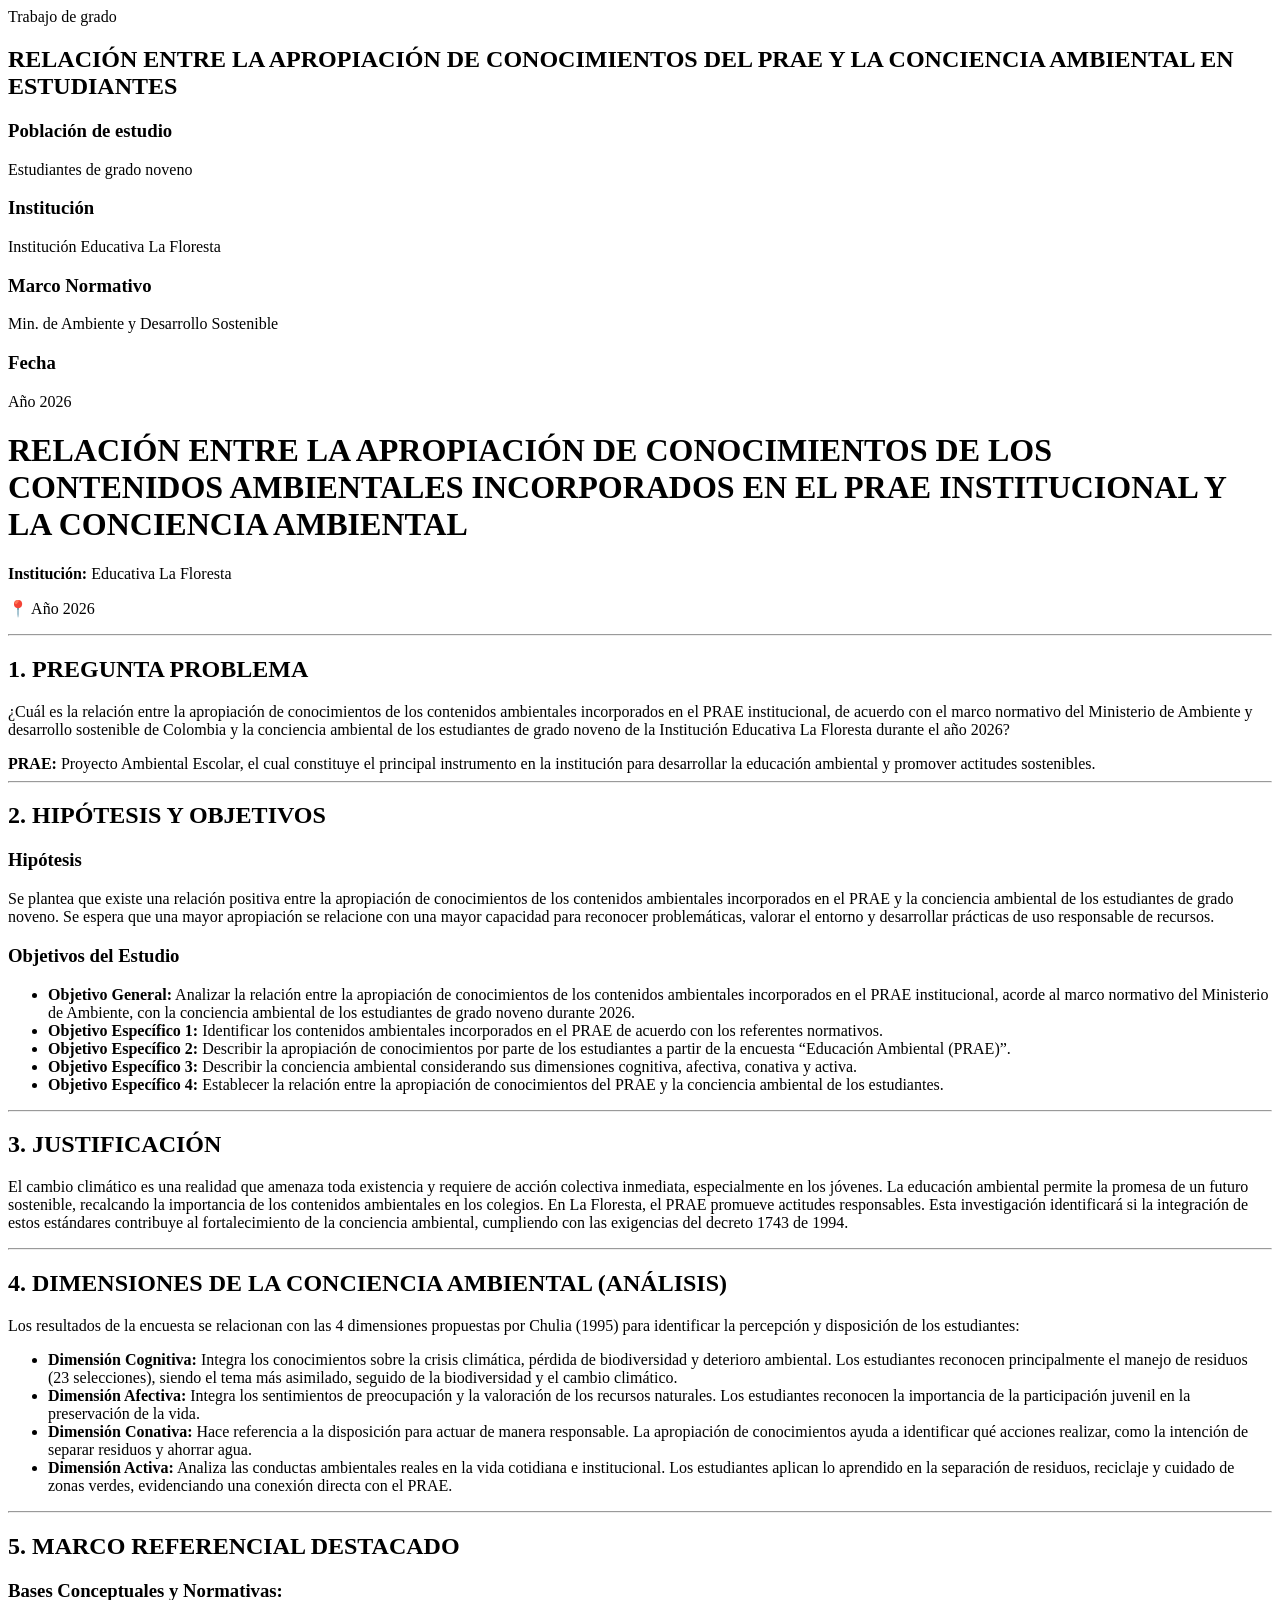
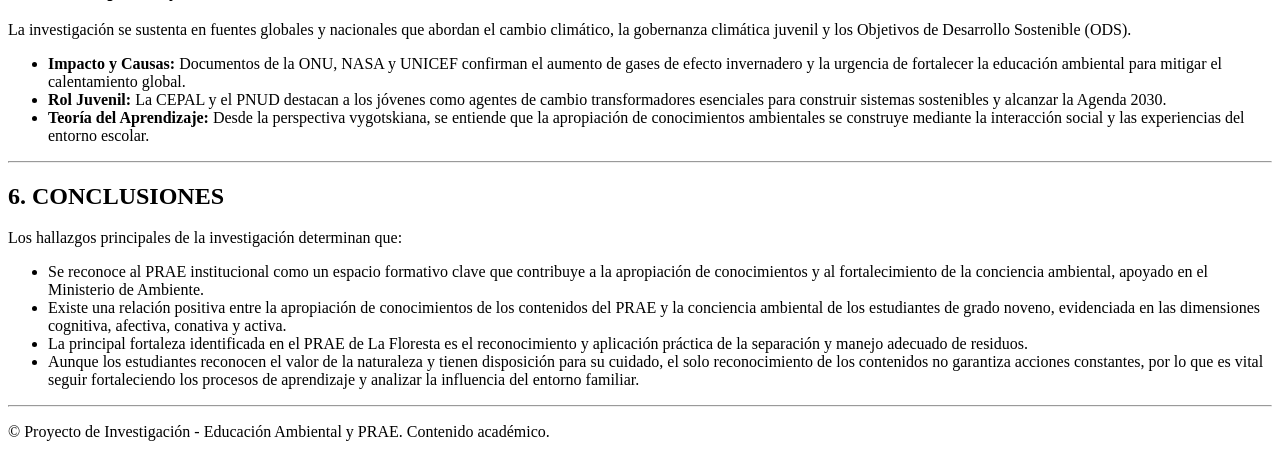
==== index.html @ cc73fc1f "Add files via upload" ====
<!DOCTYPE html>
<html lang="es">
<head>
    <meta charset="UTF-8">
    <meta name="viewport" content="width=device-width, initial-scale=1.0">
    <title>Investigación de Tesis - Educación Ambiental y PRAE</title>
    <!-- Asegúrate de tener una carpeta llamada 'css' y dentro este archivo 'tesis.css' -->
    <link href="css/tesis.css" rel="stylesheet" type="text/css" />
</head>
<body>
    <main class="main-content">
        <section id="portada" class="content-card active-card">
            <div class="card-header">
                <span class="badge">Trabajo de grado</span>
                <h1>RELACIÓN ENTRE LA APROPIACIÓN DE CONOCIMIENTOS DEL PRAE Y LA CONCIENCIA AMBIENTAL EN ESTUDIANTES</h1>
            </div>
            <div class="card-body">
                <div class="info-gird">
                    <div class="info-box">
                        <h3>Población de estudio</h3>
                        <p>Estudiantes de grado noveno</p>
                    </div>
                    <div class="info-box">
                        <h3>Institución</h3>
                        <p>Institución Educativa La Floresta</p>
                    </div>
                    <div class="info-box">
                        <h3>Marco Normativo</h3>
                        <p>Min. de Ambiente y Desarrollo Sostenible</p>
                    </div>
                    <div class="info-box">
                        <h3>Fecha</h3>
                        <p>Año 2026</p>
                    </div>
                </div>
            </div>
        </section>

        <header>
            <h1>RELACIÓN ENTRE LA APROPIACIÓN DE CONOCIMIENTOS DE LOS CONTENIDOS AMBIENTALES INCORPORADOS EN EL PRAE INSTITUCIONAL Y LA CONCIENCIA AMBIENTAL</h1>
            <p><strong>Institución:</strong> Educativa La Floresta</p>
            <p>📍 Año 2026</p>
        </header>

        <hr>

        <section id="problema" class="content-card">
            <h2>1. PREGUNTA PROBLEMA</h2>
            <p>¿Cuál es la relación entre la apropiación de conocimientos de los contenidos ambientales incorporados en el PRAE institucional, de acuerdo con el marco normativo del Ministerio de Ambiente y desarrollo sostenible de Colombia y la conciencia ambiental de los estudiantes de grado noveno de la Institución Educativa La Floresta durante el año 2026?</p> 
            <div class="keywords">
                <strong>PRAE:</strong> <span>Proyecto Ambiental Escolar, el cual constituye el principal instrumento en la institución para desarrollar la educación ambiental y promover actitudes sostenibles.</span>
            </div> 
        </section>

        <hr>

        <section class="content-card">
            <h2>2. HIPÓTESIS Y OBJETIVOS</h2> 
            <h3>Hipótesis</h3>
            <p>Se plantea que existe una relación positiva entre la apropiación de conocimientos de los contenidos ambientales incorporados en el PRAE y la conciencia ambiental de los estudiantes de grado noveno. Se espera que una mayor apropiación se relacione con una mayor capacidad para reconocer problemáticas, valorar el entorno y desarrollar prácticas de uso responsable de recursos.</p> 
            
            <h3>Objetivos del Estudio</h3>
            <ul>
                <li><strong>Objetivo General:</strong> Analizar la relación entre la apropiación de conocimientos de los contenidos ambientales incorporados en el PRAE institucional, acorde al marco normativo del Ministerio de Ambiente, con la conciencia ambiental de los estudiantes de grado noveno durante 2026.</li>
                <li><strong>Objetivo Específico 1:</strong> Identificar los contenidos ambientales incorporados en el PRAE de acuerdo con los referentes normativos.</li>
                <li><strong>Objetivo Específico 2:</strong> Describir la apropiación de conocimientos por parte de los estudiantes a partir de la encuesta “Educación Ambiental (PRAE)”.</li>
                <li><strong>Objetivo Específico 3:</strong> Describir la conciencia ambiental considerando sus dimensiones cognitiva, afectiva, conativa y activa.</li>
                <li><strong>Objetivo Específico 4:</strong> Establecer la relación entre la apropiación de conocimientos del PRAE y la conciencia ambiental de los estudiantes.</li>
            </ul>
        </section>

        <hr>

        <section class="content-card">
            <h2>3. JUSTIFICACIÓN</h2> 
            <p>El cambio climático es una realidad que amenaza toda existencia y requiere de acción colectiva inmediata, especialmente en los jóvenes. La educación ambiental permite la promesa de un futuro sostenible, recalcando la importancia de los contenidos ambientales en los colegios. En La Floresta, el PRAE promueve actitudes responsables. Esta investigación identificará si la integración de estos estándares contribuye al fortalecimiento de la conciencia ambiental, cumpliendo con las exigencias del decreto 1743 de 1994.</p> 
        </section>

        <hr>
        
        <section class="content-card">
            <h2>4. DIMENSIONES DE LA CONCIENCIA AMBIENTAL (ANÁLISIS)</h2> 
            <p>Los resultados de la encuesta se relacionan con las 4 dimensiones propuestas por Chulia (1995) para identificar la percepción y disposición de los estudiantes:</p> 
            <ul>
                <li><strong>Dimensión Cognitiva:</strong> Integra los conocimientos sobre la crisis climática, pérdida de biodiversidad y deterioro ambiental. Los estudiantes reconocen principalmente el manejo de residuos (23 selecciones), siendo el tema más asimilado, seguido de la biodiversidad y el cambio climático.</li>
                <li><strong>Dimensión Afectiva:</strong> Integra los sentimientos de preocupación y la valoración de los recursos naturales. Los estudiantes reconocen la importancia de la participación juvenil en la preservación de la vida.</li>
                <li><strong>Dimensión Conativa:</strong> Hace referencia a la disposición para actuar de manera responsable. La apropiación de conocimientos ayuda a identificar qué acciones realizar, como la intención de separar residuos y ahorrar agua.</li>
                <li><strong>Dimensión Activa:</strong> Analiza las conductas ambientales reales en la vida cotidiana e institucional. Los estudiantes aplican lo aprendido en la separación de residuos, reciclaje y cuidado de zonas verdes, evidenciando una conexión directa con el PRAE.</li>
            </ul>
        </section>

        <hr>

        <section class="content-card">
            <h2>5. MARCO REFERENCIAL DESTACADO</h2> 
            <div class="destacado"> 
                <h3>Bases Conceptuales y Normativas:</h3> 
                <p>La investigación se sustenta en fuentes globales y nacionales que abordan el cambio climático, la gobernanza climática juvenil y los Objetivos de Desarrollo Sostenible (ODS).</p>
                <ul>
                    <li><strong>Impacto y Causas:</strong> Documentos de la ONU, NASA y UNICEF confirman el aumento de gases de efecto invernadero y la urgencia de fortalecer la educación ambiental para mitigar el calentamiento global.</li>
                    <li><strong>Rol Juvenil:</strong> La CEPAL y el PNUD destacan a los jóvenes como agentes de cambio transformadores esenciales para construir sistemas sostenibles y alcanzar la Agenda 2030.</li>
                    <li><strong>Teoría del Aprendizaje:</strong> Desde la perspectiva vygotskiana, se entiende que la apropiación de conocimientos ambientales se construye mediante la interacción social y las experiencias del entorno escolar.</li>
                </ul>
            </div>
        </section>

        <hr>

        <section class="content-card">
            <h2>6. CONCLUSIONES</h2> 
            <p>Los hallazgos principales de la investigación determinan que:</p> 
            <ul>
                <li>Se reconoce al PRAE institucional como un espacio formativo clave que contribuye a la apropiación de conocimientos y al fortalecimiento de la conciencia ambiental, apoyado en el Ministerio de Ambiente.</li>
                <li>Existe una relación positiva entre la apropiación de conocimientos de los contenidos del PRAE y la conciencia ambiental de los estudiantes de grado noveno, evidenciada en las dimensiones cognitiva, afectiva, conativa y activa.</li>
                <li>La principal fortaleza identificada en el PRAE de La Floresta es el reconocimiento y aplicación práctica de la separación y manejo adecuado de residuos.</li>
                <li>Aunque los estudiantes reconocen el valor de la naturaleza y tienen disposición para su cuidado, el solo reconocimiento de los contenidos no garantiza acciones constantes, por lo que es vital seguir fortaleciendo los procesos de aprendizaje y analizar la influencia del entorno familiar.</li>
            </ul>
        </section>

        <hr>

        <footer>
            <p>© Proyecto de Investigación - Educación Ambiental y PRAE. Contenido académico.</p>
        </footer>
    </main>
</body>
</html>
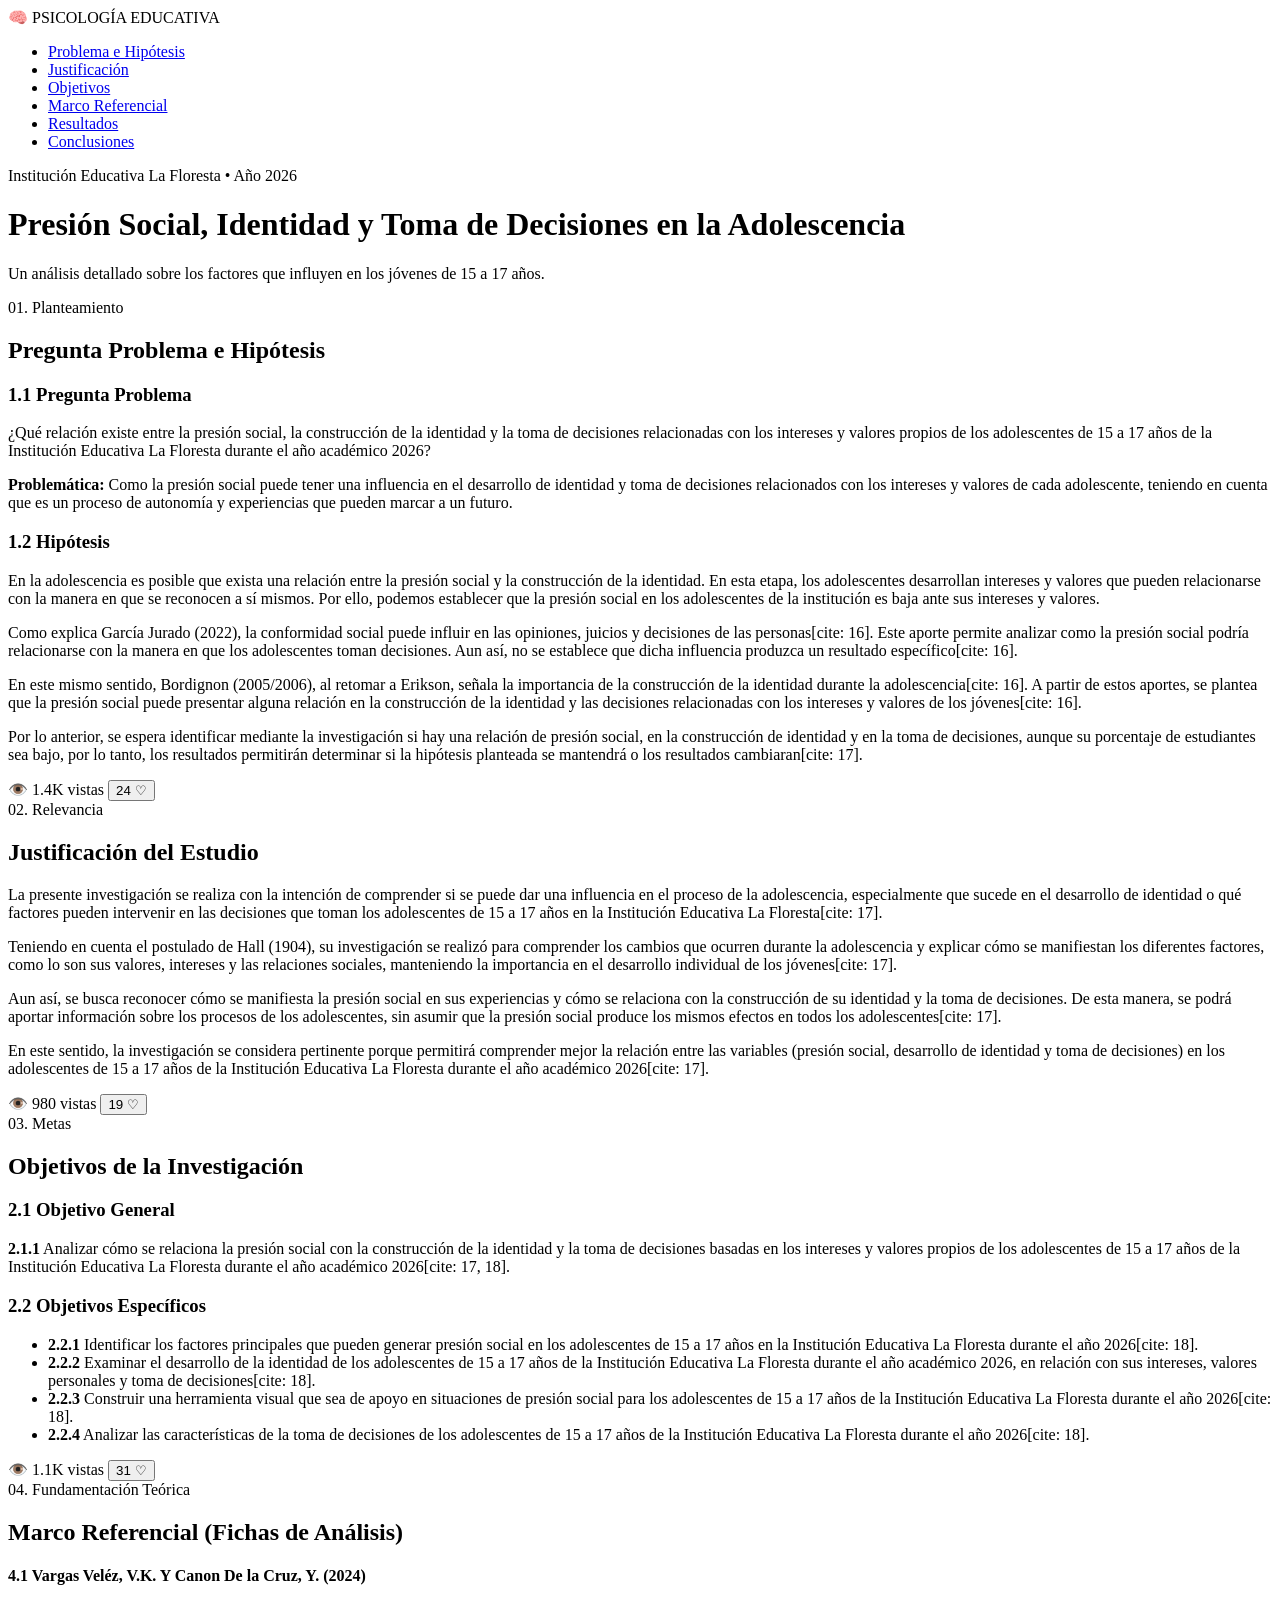
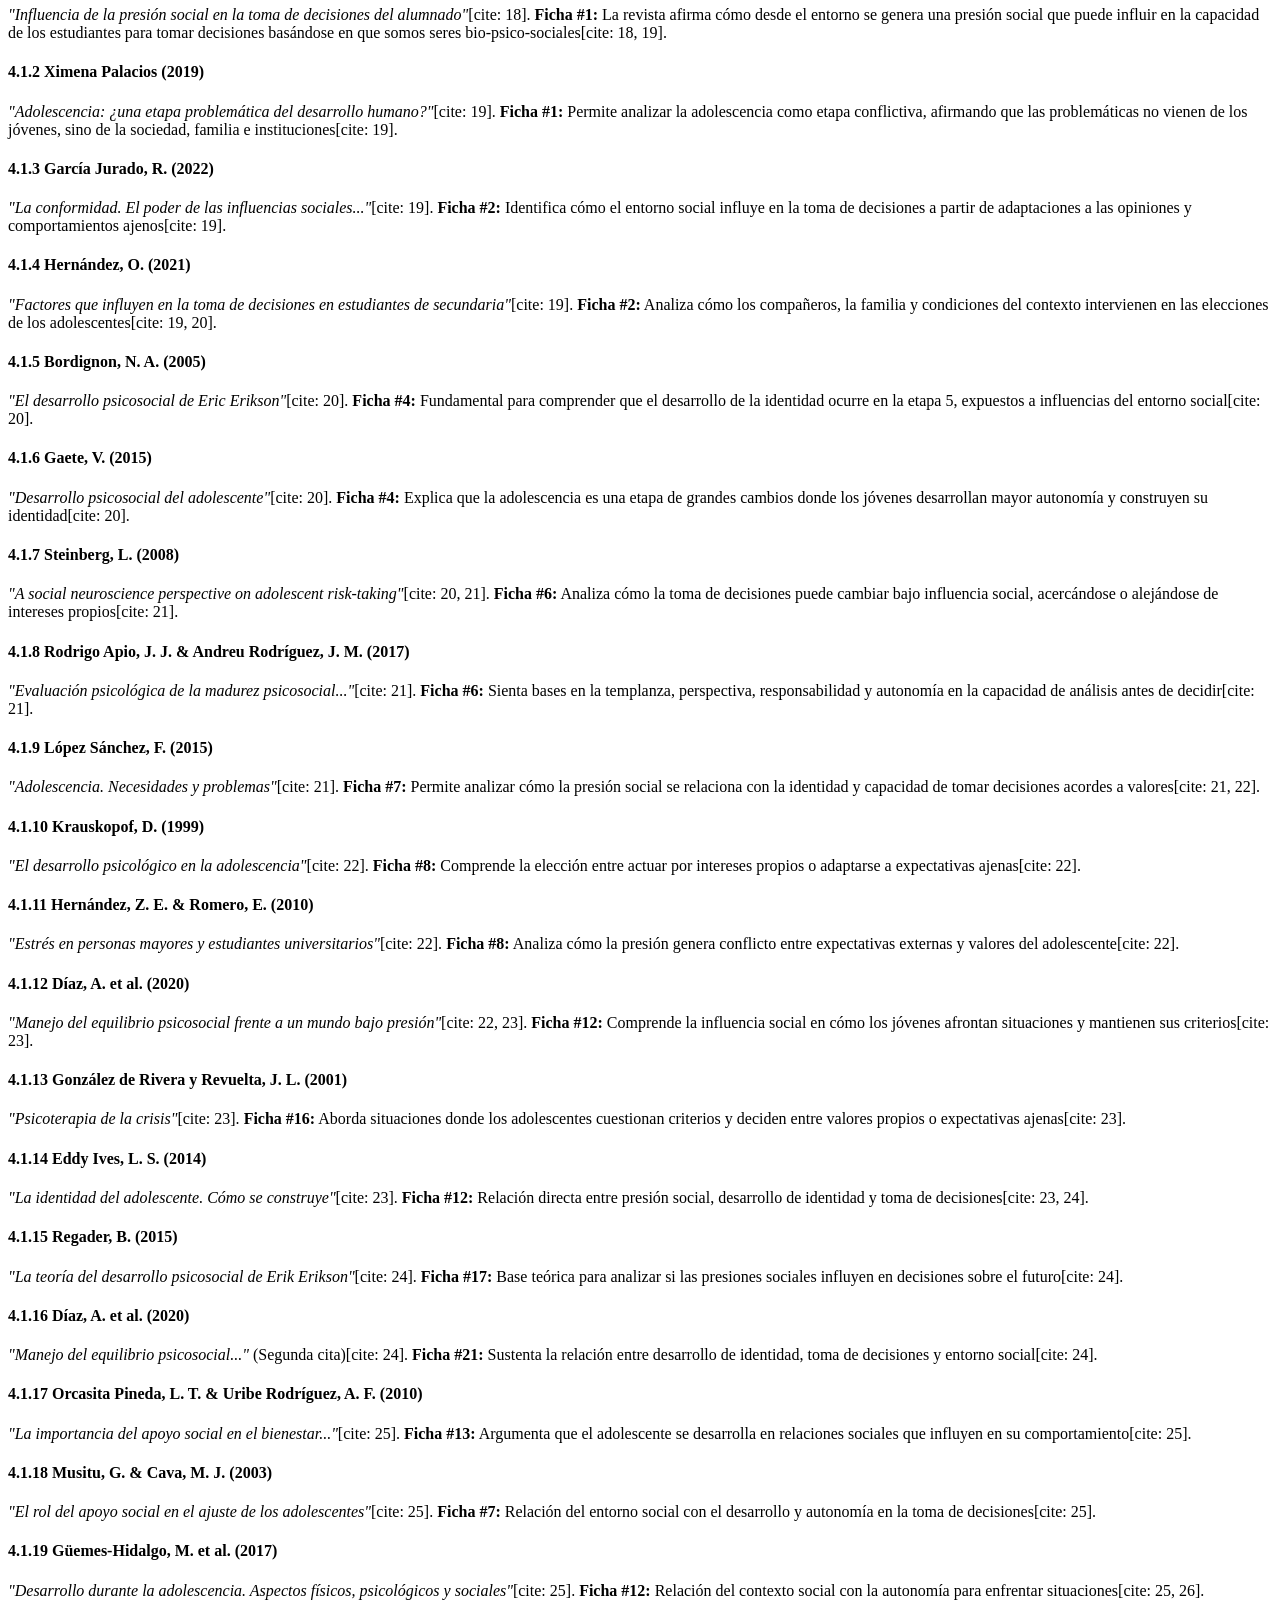
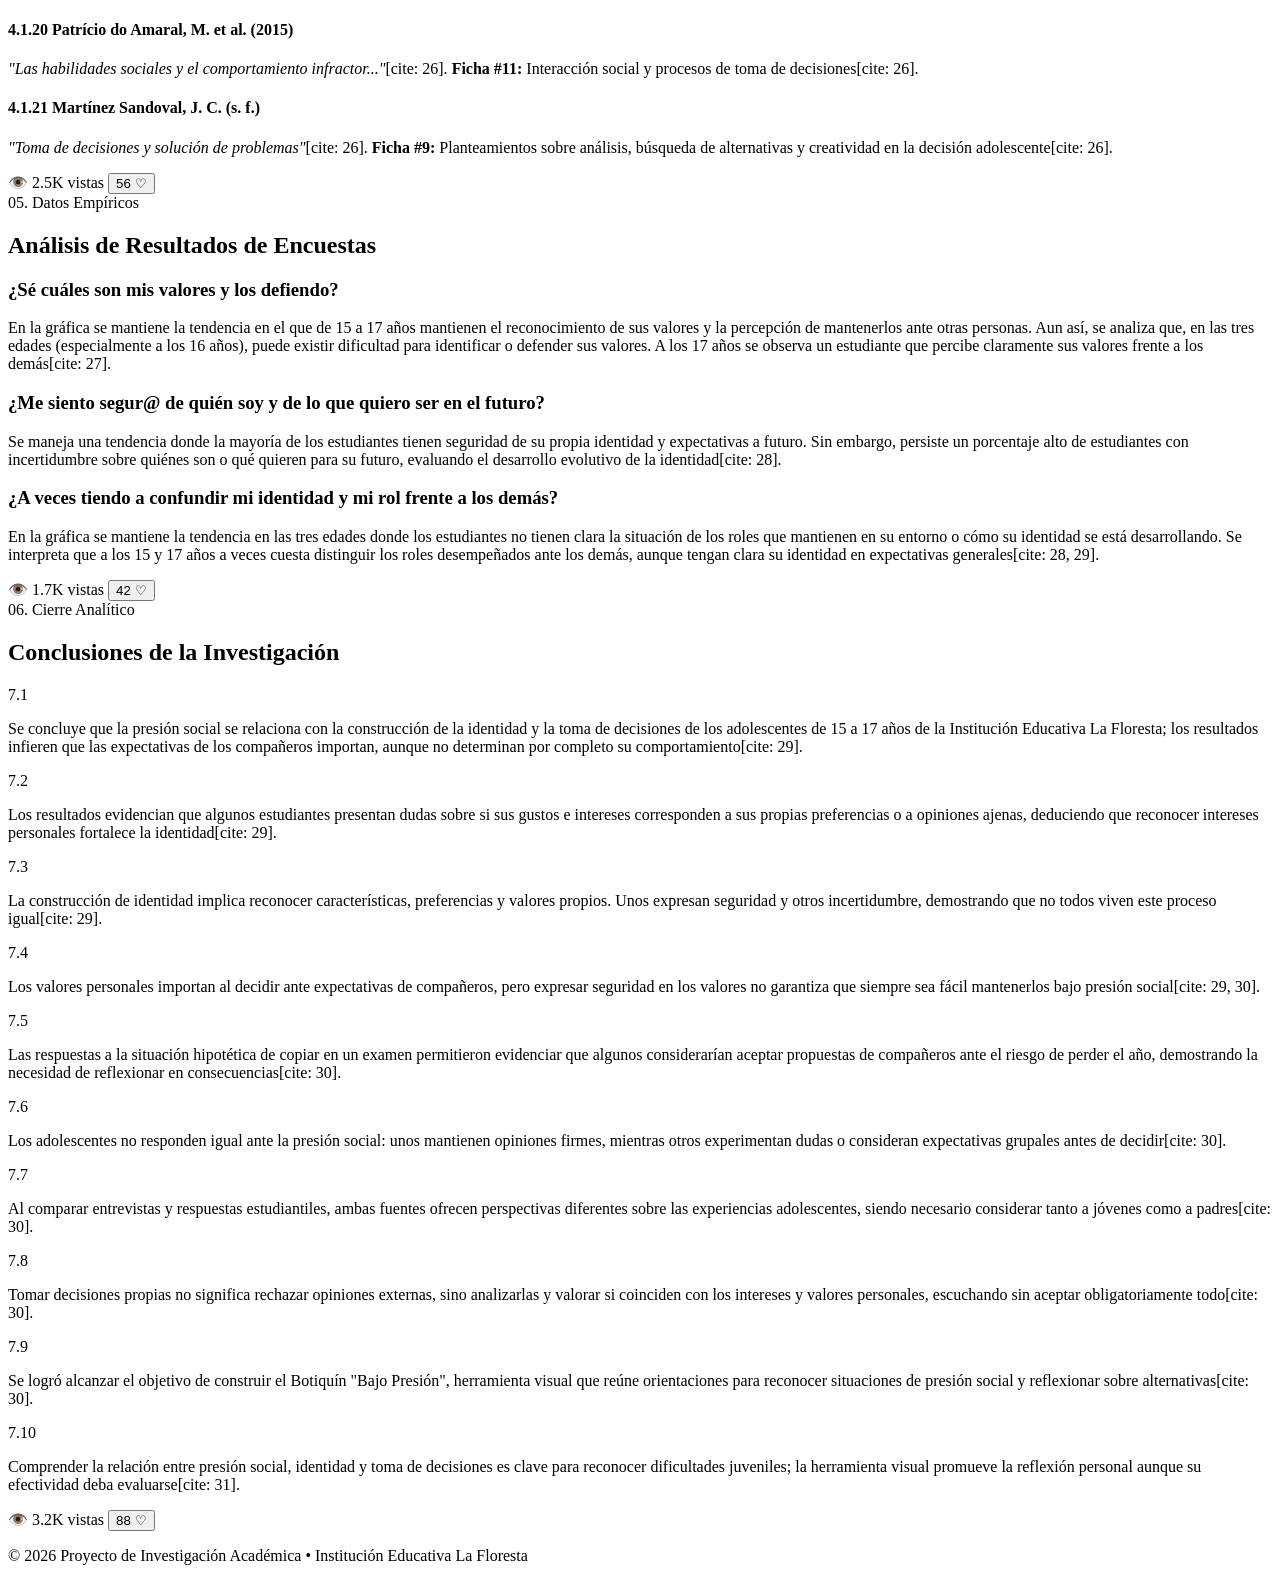
==== commit d0547da8: "Update index.html" ====
--- a/index.html
+++ b/index.html
@@ -3,125 +3,322 @@
 <head>
     <meta charset="UTF-8">
     <meta name="viewport" content="width=device-width, initial-scale=1.0">
-    <title>Investigación de Tesis - Educación Ambiental y PRAE</title>
-    <!-- Asegúrate de tener una carpeta llamada 'css' y dentro este archivo 'tesis.css' -->
-    <link href="css/tesis.css" rel="stylesheet" type="text/css" />
+    <title>Investigación - Presión Social y Adolescencia</title>
+    <link href="./css/tesis.css" rel="stylesheet" type="text/css">
 </head>
 <body>
-    <main class="main-content">
-        <section id="portada" class="content-card active-card">
-            <div class="card-header">
-                <span class="badge">Trabajo de grado</span>
-                <h1>RELACIÓN ENTRE LA APROPIACIÓN DE CONOCIMIENTOS DEL PRAE Y LA CONCIENCIA AMBIENTAL EN ESTUDIANTES</h1>
-            </div>
-            <div class="card-body">
-                <div class="info-gird">
-                    <div class="info-box">
-                        <h3>Población de estudio</h3>
-                        <p>Estudiantes de grado noveno</p>
-                    </div>
-                    <div class="info-box">
-                        <h3>Institución</h3>
-                        <p>Institución Educativa La Floresta</p>
-                    </div>
-                    <div class="info-box">
-                        <h3>Marco Normativo</h3>
-                        <p>Min. de Ambiente y Desarrollo Sostenible</p>
-                    </div>
-                    <div class="info-box">
-                        <h3>Fecha</h3>
-                        <p>Año 2026</p>
-                    </div>
-                </div>
-            </div>
-        </section>
-
-        <header>
-            <h1>RELACIÓN ENTRE LA APROPIACIÓN DE CONOCIMIENTOS DE LOS CONTENIDOS AMBIENTALES INCORPORADOS EN EL PRAE INSTITUCIONAL Y LA CONCIENCIA AMBIENTAL</h1>
-            <p><strong>Institución:</strong> Educativa La Floresta</p>
-            <p>📍 Año 2026</p>
-        </header>
-
-        <hr>
-
-        <section id="problema" class="content-card">
-            <h2>1. PREGUNTA PROBLEMA</h2>
-            <p>¿Cuál es la relación entre la apropiación de conocimientos de los contenidos ambientales incorporados en el PRAE institucional, de acuerdo con el marco normativo del Ministerio de Ambiente y desarrollo sostenible de Colombia y la conciencia ambiental de los estudiantes de grado noveno de la Institución Educativa La Floresta durante el año 2026?</p> 
-            <div class="keywords">
-                <strong>PRAE:</strong> <span>Proyecto Ambiental Escolar, el cual constituye el principal instrumento en la institución para desarrollar la educación ambiental y promover actitudes sostenibles.</span>
-            </div> 
-        </section>
-
-        <hr>
-
-        <section class="content-card">
-            <h2>2. HIPÓTESIS Y OBJETIVOS</h2> 
-            <h3>Hipótesis</h3>
-            <p>Se plantea que existe una relación positiva entre la apropiación de conocimientos de los contenidos ambientales incorporados en el PRAE y la conciencia ambiental de los estudiantes de grado noveno. Se espera que una mayor apropiación se relacione con una mayor capacidad para reconocer problemáticas, valorar el entorno y desarrollar prácticas de uso responsable de recursos.</p> 
-            
-            <h3>Objetivos del Estudio</h3>
-            <ul>
-                <li><strong>Objetivo General:</strong> Analizar la relación entre la apropiación de conocimientos de los contenidos ambientales incorporados en el PRAE institucional, acorde al marco normativo del Ministerio de Ambiente, con la conciencia ambiental de los estudiantes de grado noveno durante 2026.</li>
-                <li><strong>Objetivo Específico 1:</strong> Identificar los contenidos ambientales incorporados en el PRAE de acuerdo con los referentes normativos.</li>
-                <li><strong>Objetivo Específico 2:</strong> Describir la apropiación de conocimientos por parte de los estudiantes a partir de la encuesta “Educación Ambiental (PRAE)”.</li>
-                <li><strong>Objetivo Específico 3:</strong> Describir la conciencia ambiental considerando sus dimensiones cognitiva, afectiva, conativa y activa.</li>
-                <li><strong>Objetivo Específico 4:</strong> Establecer la relación entre la apropiación de conocimientos del PRAE y la conciencia ambiental de los estudiantes.</li>
-            </ul>
-        </section>
-
-        <hr>
-
-        <section class="content-card">
-            <h2>3. JUSTIFICACIÓN</h2> 
-            <p>El cambio climático es una realidad que amenaza toda existencia y requiere de acción colectiva inmediata, especialmente en los jóvenes. La educación ambiental permite la promesa de un futuro sostenible, recalcando la importancia de los contenidos ambientales en los colegios. En La Floresta, el PRAE promueve actitudes responsables. Esta investigación identificará si la integración de estos estándares contribuye al fortalecimiento de la conciencia ambiental, cumpliendo con las exigencias del decreto 1743 de 1994.</p> 
-        </section>
-
-        <hr>
-        
-        <section class="content-card">
-            <h2>4. DIMENSIONES DE LA CONCIENCIA AMBIENTAL (ANÁLISIS)</h2> 
-            <p>Los resultados de la encuesta se relacionan con las 4 dimensiones propuestas por Chulia (1995) para identificar la percepción y disposición de los estudiantes:</p> 
-            <ul>
-                <li><strong>Dimensión Cognitiva:</strong> Integra los conocimientos sobre la crisis climática, pérdida de biodiversidad y deterioro ambiental. Los estudiantes reconocen principalmente el manejo de residuos (23 selecciones), siendo el tema más asimilado, seguido de la biodiversidad y el cambio climático.</li>
-                <li><strong>Dimensión Afectiva:</strong> Integra los sentimientos de preocupación y la valoración de los recursos naturales. Los estudiantes reconocen la importancia de la participación juvenil en la preservación de la vida.</li>
-                <li><strong>Dimensión Conativa:</strong> Hace referencia a la disposición para actuar de manera responsable. La apropiación de conocimientos ayuda a identificar qué acciones realizar, como la intención de separar residuos y ahorrar agua.</li>
-                <li><strong>Dimensión Activa:</strong> Analiza las conductas ambientales reales en la vida cotidiana e institucional. Los estudiantes aplican lo aprendido en la separación de residuos, reciclaje y cuidado de zonas verdes, evidenciando una conexión directa con el PRAE.</li>
-            </ul>
-        </section>
-
-        <hr>
-
-        <section class="content-card">
-            <h2>5. MARCO REFERENCIAL DESTACADO</h2> 
-            <div class="destacado"> 
-                <h3>Bases Conceptuales y Normativas:</h3> 
-                <p>La investigación se sustenta en fuentes globales y nacionales que abordan el cambio climático, la gobernanza climática juvenil y los Objetivos de Desarrollo Sostenible (ODS).</p>
+
+    <!-- BARRA DE NAVEGACIÓN SUPERIOR -->
+    <nav class="top-nav">
+        <div class="nav-brand">
+            <span class="brand-icon">🧠</span> PSICOLOGÍA EDUCATIVA
+        </div>
+        <ul class="nav-menu">
+            <li><a href="#problema">Problema e Hipótesis</a></li>
+            <li><a href="#justificacion">Justificación</a></li>
+            <li><a href="#objetivos">Objetivos</a></li>
+            <li><a href="#marco">Marco Referencial</a></li>
+            <li><a href="#resultados">Resultados</a></li>
+            <li><a href="#conclusiones">Conclusiones</a></li>
+        </ul>
+    </nav>
+
+    <!-- CABECERA HERO -->
+    <header class="hero-header">
+        <div class="hero-badge">Institución Educativa La Floresta • Año 2026</div>
+        <h1>Presión Social, Identidad y Toma de Decisiones en la Adolescencia</h1>
+        <p>Un análisis detallado sobre los factores que influyen en los jóvenes de 15 a 17 años.</p>
+    </header>
+
+    <!-- CONTENEDOR PRINCIPAL -->
+    <main class="container">
+
+        <!-- 1. PROBLEMA E HIPÓTESIS -->
+        <section id="problema" class="research-card">
+            <div class="card-tag">01. Planteamiento</div>
+            <h2>Pregunta Problema e Hipótesis</h2>
+            <div class="card-body-text">
+                <h3>1.1 Pregunta Problema</h3>
+                <p>¿Qué relación existe entre la presión social, la construcción de la identidad y la toma de decisiones relacionadas con los intereses y valores propios de los adolescentes de 15 a 17 años de la Institución Educativa La Floresta durante el año académico 2026?</p>
+                <p><strong>Problemática:</strong> Como la presión social puede tener una influencia en el desarrollo de identidad y toma de decisiones relacionados con los intereses y valores de cada adolescente, teniendo en cuenta que es un proceso de autonomía y experiencias que pueden marcar a un futuro.</p>
+                
+                <h3>1.2 Hipótesis</h3>
+                <p>En la adolescencia es posible que exista una relación entre la presión social y la construcción de la identidad. En esta etapa, los adolescentes desarrollan intereses y valores que pueden relacionarse con la manera en que se reconocen a sí mismos. Por ello, podemos establecer que la presión social en los adolescentes de la institución es baja ante sus intereses y valores.</p>
+                <p>Como explica García Jurado (2022), la conformidad social puede influir en las opiniones, juicios y decisiones de las personas[cite: 16]. Este aporte permite analizar como la presión social podría relacionarse con la manera en que los adolescentes toman decisiones. Aun así, no se establece que dicha influencia produzca un resultado específico[cite: 16].</p>
+                <p>En este mismo sentido, Bordignon (2005/2006), al retomar a Erikson, señala la importancia de la construcción de la identidad durante la adolescencia[cite: 16]. A partir de estos aportes, se plantea que la presión social puede presentar alguna relación en la construcción de la identidad y las decisiones relacionadas con los intereses y valores de los jóvenes[cite: 16].</p>
+                <p>Por lo anterior, se espera identificar mediante la investigación si hay una relación de presión social, en la construcción de identidad y en la toma de decisiones, aunque su porcentaje de estudiantes sea bajo, por lo tanto, los resultados permitirán determinar si la hipótesis planteada se mantendrá o los resultados cambiaran[cite: 17].</p>
+            </div>
+            <div class="card-footer">
+                <span class="views-count">👁️ 1.4K vistas</span>
+                <button class="like-btn" onclick="toggleLike(this)">
+                    <span class="like-count">24</span> <span class="heart-icon">♡</span>
+                </button>
+            </div>
+        </section>
+
+        <!-- 2. JUSTIFICACIÓN -->
+        <section id="justificacion" class="research-card">
+            <div class="card-tag">02. Relevancia</div>
+            <h2>Justificación del Estudio</h2>
+            <div class="card-body-text">
+                <p>La presente investigación se realiza con la intención de comprender si se puede dar una influencia en el proceso de la adolescencia, especialmente que sucede en el desarrollo de identidad o qué factores pueden intervenir en las decisiones que toman los adolescentes de 15 a 17 años en la Institución Educativa La Floresta[cite: 17].</p>
+                <p>Teniendo en cuenta el postulado de Hall (1904), su investigación se realizó para comprender los cambios que ocurren durante la adolescencia y explicar cómo se manifiestan los diferentes factores, como lo son sus valores, intereses y las relaciones sociales, manteniendo la importancia en el desarrollo individual de los jóvenes[cite: 17].</p>
+                <p>Aun así, se busca reconocer cómo se manifiesta la presión social en sus experiencias y cómo se relaciona con la construcción de su identidad y la toma de decisiones. De esta manera, se podrá aportar información sobre los procesos de los adolescentes, sin asumir que la presión social produce los mismos efectos en todos los adolescentes[cite: 17].</p>
+                <p>En este sentido, la investigación se considera pertinente porque permitirá comprender mejor la relación entre las variables (presión social, desarrollo de identidad y toma de decisiones) en los adolescentes de 15 a 17 años de la Institución Educativa La Floresta durante el año académico 2026[cite: 17].</p>
+            </div>
+            <div class="card-footer">
+                <span class="views-count">👁️ 980 vistas</span>
+                <button class="like-btn" onclick="toggleLike(this)">
+                    <span class="like-count">19</span> <span class="heart-icon">♡</span>
+                </button>
+            </div>
+        </section>
+
+        <!-- 3. OBJETIVOS -->
+        <section id="objetivos" class="research-card">
+            <div class="card-tag">03. Metas</div>
+            <h2>Objetivos de la Investigación</h2>
+            <div class="card-body-text">
+                <h3>2.1 Objetivo General</h3>
+                <p><strong>2.1.1</strong> Analizar cómo se relaciona la presión social con la construcción de la identidad y la toma de decisiones basadas en los intereses y valores propios de los adolescentes de 15 a 17 años de la Institución Educativa La Floresta durante el año académico 2026[cite: 17, 18].</p>
+                
+                <h3>2.2 Objetivos Específicos</h3>
                 <ul>
-                    <li><strong>Impacto y Causas:</strong> Documentos de la ONU, NASA y UNICEF confirman el aumento de gases de efecto invernadero y la urgencia de fortalecer la educación ambiental para mitigar el calentamiento global.</li>
-                    <li><strong>Rol Juvenil:</strong> La CEPAL y el PNUD destacan a los jóvenes como agentes de cambio transformadores esenciales para construir sistemas sostenibles y alcanzar la Agenda 2030.</li>
-                    <li><strong>Teoría del Aprendizaje:</strong> Desde la perspectiva vygotskiana, se entiende que la apropiación de conocimientos ambientales se construye mediante la interacción social y las experiencias del entorno escolar.</li>
+                    <li><strong>2.2.1</strong> Identificar los factores principales que pueden generar presión social en los adolescentes de 15 a 17 años en la Institución Educativa La Floresta durante el año 2026[cite: 18].</li>
+                    <li><strong>2.2.2</strong> Examinar el desarrollo de la identidad de los adolescentes de 15 a 17 años de la Institución Educativa La Floresta durante el año académico 2026, en relación con sus intereses, valores personales y toma de decisiones[cite: 18].</li>
+                    <li><strong>2.2.3</strong> Construir una herramienta visual que sea de apoyo en situaciones de presión social para los adolescentes de 15 a 17 años de la Institución Educativa La Floresta durante el año 2026[cite: 18].</li>
+                    <li><strong>2.2.4</strong> Analizar las características de la toma de decisiones de los adolescentes de 15 a 17 años de la Institución Educativa La Floresta durante el año 2026[cite: 18].</li>
                 </ul>
             </div>
-        </section>
-
-        <hr>
-
-        <section class="content-card">
-            <h2>6. CONCLUSIONES</h2> 
-            <p>Los hallazgos principales de la investigación determinan que:</p> 
-            <ul>
-                <li>Se reconoce al PRAE institucional como un espacio formativo clave que contribuye a la apropiación de conocimientos y al fortalecimiento de la conciencia ambiental, apoyado en el Ministerio de Ambiente.</li>
-                <li>Existe una relación positiva entre la apropiación de conocimientos de los contenidos del PRAE y la conciencia ambiental de los estudiantes de grado noveno, evidenciada en las dimensiones cognitiva, afectiva, conativa y activa.</li>
-                <li>La principal fortaleza identificada en el PRAE de La Floresta es el reconocimiento y aplicación práctica de la separación y manejo adecuado de residuos.</li>
-                <li>Aunque los estudiantes reconocen el valor de la naturaleza y tienen disposición para su cuidado, el solo reconocimiento de los contenidos no garantiza acciones constantes, por lo que es vital seguir fortaleciendo los procesos de aprendizaje y analizar la influencia del entorno familiar.</li>
-            </ul>
-        </section>
-
-        <hr>
-
-        <footer>
-            <p>© Proyecto de Investigación - Educación Ambiental y PRAE. Contenido académico.</p>
-        </footer>
+            <div class="card-footer">
+                <span class="views-count">👁️ 1.1K vistas</span>
+                <button class="like-btn" onclick="toggleLike(this)">
+                    <span class="like-count">31</span> <span class="heart-icon">♡</span>
+                </button>
+            </div>
+        </section>
+
+        <!-- 4. MARCO REFERENCIAL -->
+        <section id="marco" class="research-card full-width-card">
+            <div class="card-tag">04. Fundamentación Teórica</div>
+            <h2>Marco Referencial (Fichas de Análisis)</h2>
+            <div class="card-body-text grid-references">
+                
+                <div class="ref-item">
+                    <h4>4.1 Vargas Veléz, V.K. Y Canon De la Cruz, Y. (2024)</h4>
+                    <p><em>"Influencia de la presión social en la toma de decisiones del alumnado"</em>[cite: 18]. <strong>Ficha #1:</strong> La revista afirma cómo desde el entorno se genera una presión social que puede influir en la capacidad de los estudiantes para tomar decisiones basándose en que somos seres bio-psico-sociales[cite: 18, 19].</p>
+                </div>
+
+                <div class="ref-item">
+                    <h4>4.1.2 Ximena Palacios (2019)</h4>
+                    <p><em>"Adolescencia: ¿una etapa problemática del desarrollo humano?"</em>[cite: 19]. <strong>Ficha #1:</strong> Permite analizar la adolescencia como etapa conflictiva, afirmando que las problemáticas no vienen de los jóvenes, sino de la sociedad, familia e instituciones[cite: 19].</p>
+                </div>
+
+                <div class="ref-item">
+                    <h4>4.1.3 García Jurado, R. (2022)</h4>
+                    <p><em>"La conformidad. El poder de las influencias sociales..."</em>[cite: 19]. <strong>Ficha #2:</strong> Identifica cómo el entorno social influye en la toma de decisiones a partir de adaptaciones a las opiniones y comportamientos ajenos[cite: 19].</p>
+                </div>
+
+                <div class="ref-item">
+                    <h4>4.1.4 Hernández, O. (2021)</h4>
+                    <p><em>"Factores que influyen en la toma de decisiones en estudiantes de secundaria"</em>[cite: 19]. <strong>Ficha #2:</strong> Analiza cómo los compañeros, la familia y condiciones del contexto intervienen en las elecciones de los adolescentes[cite: 19, 20].</p>
+                </div>
+
+                <div class="ref-item">
+                    <h4>4.1.5 Bordignon, N. A. (2005)</h4>
+                    <p><em>"El desarrollo psicosocial de Eric Erikson"</em>[cite: 20]. <strong>Ficha #4:</strong> Fundamental para comprender que el desarrollo de la identidad ocurre en la etapa 5, expuestos a influencias del entorno social[cite: 20].</p>
+                </div>
+
+                <div class="ref-item">
+                    <h4>4.1.6 Gaete, V. (2015)</h4>
+                    <p><em>"Desarrollo psicosocial del adolescente"</em>[cite: 20]. <strong>Ficha #4:</strong> Explica que la adolescencia es una etapa de grandes cambios donde los jóvenes desarrollan mayor autonomía y construyen su identidad[cite: 20].</p>
+                </div>
+
+                <div class="ref-item">
+                    <h4>4.1.7 Steinberg, L. (2008)</h4>
+                    <p><em>"A social neuroscience perspective on adolescent risk-taking"</em>[cite: 20, 21]. <strong>Ficha #6:</strong> Analiza cómo la toma de decisiones puede cambiar bajo influencia social, acercándose o alejándose de intereses propios[cite: 21].</p>
+                </div>
+
+                <div class="ref-item">
+                    <h4>4.1.8 Rodrigo Apio, J. J. & Andreu Rodríguez, J. M. (2017)</h4>
+                    <p><em>"Evaluación psicológica de la madurez psicosocial..."</em>[cite: 21]. <strong>Ficha #6:</strong> Sienta bases en la templanza, perspectiva, responsabilidad y autonomía en la capacidad de análisis antes de decidir[cite: 21].</p>
+                </div>
+
+                <div class="ref-item">
+                    <h4>4.1.9 López Sánchez, F. (2015)</h4>
+                    <p><em>"Adolescencia. Necesidades y problemas"</em>[cite: 21]. <strong>Ficha #7:</strong> Permite analizar cómo la presión social se relaciona con la identidad y capacidad de tomar decisiones acordes a valores[cite: 21, 22].</p>
+                </div>
+
+                <div class="ref-item">
+                    <h4>4.1.10 Krauskopof, D. (1999)</h4>
+                    <p><em>"El desarrollo psicológico en la adolescencia"</em>[cite: 22]. <strong>Ficha #8:</strong> Comprende la elección entre actuar por intereses propios o adaptarse a expectativas ajenas[cite: 22].</p>
+                </div>
+
+                <div class="ref-item">
+                    <h4>4.1.11 Hernández, Z. E. & Romero, E. (2010)</h4>
+                    <p><em>"Estrés en personas mayores y estudiantes universitarios"</em>[cite: 22]. <strong>Ficha #8:</strong> Analiza cómo la presión genera conflicto entre expectativas externas y valores del adolescente[cite: 22].</p>
+                </div>
+
+                <div class="ref-item">
+                    <h4>4.1.12 Díaz, A. et al. (2020)</h4>
+                    <p><em>"Manejo del equilibrio psicosocial frente a un mundo bajo presión"</em>[cite: 22, 23]. <strong>Ficha #12:</strong> Comprende la influencia social en cómo los jóvenes afrontan situaciones y mantienen sus criterios[cite: 23].</p>
+                </div>
+
+                <div class="ref-item">
+                    <h4>4.1.13 González de Rivera y Revuelta, J. L. (2001)</h4>
+                    <p><em>"Psicoterapia de la crisis"</em>[cite: 23]. <strong>Ficha #16:</strong> Aborda situaciones donde los adolescentes cuestionan criterios y deciden entre valores propios o expectativas ajenas[cite: 23].</p>
+                </div>
+
+                <div class="ref-item">
+                    <h4>4.1.14 Eddy Ives, L. S. (2014)</h4>
+                    <p><em>"La identidad del adolescente. Cómo se construye"</em>[cite: 23]. <strong>Ficha #12:</strong> Relación directa entre presión social, desarrollo de identidad y toma de decisiones[cite: 23, 24].</p>
+                </div>
+
+                <div class="ref-item">
+                    <h4>4.1.15 Regader, B. (2015)</h4>
+                    <p><em>"La teoría del desarrollo psicosocial de Erik Erikson"</em>[cite: 24]. <strong>Ficha #17:</strong> Base teórica para analizar si las presiones sociales influyen en decisiones sobre el futuro[cite: 24].</p>
+                </div>
+
+                <div class="ref-item">
+                    <h4>4.1.16 Díaz, A. et al. (2020)</h4>
+                    <p><em>"Manejo del equilibrio psicosocial..."</em> (Segunda cita)[cite: 24]. <strong>Ficha #21:</strong> Sustenta la relación entre desarrollo de identidad, toma de decisiones y entorno social[cite: 24].</p>
+                </div>
+
+                <div class="ref-item">
+                    <h4>4.1.17 Orcasita Pineda, L. T. & Uribe Rodríguez, A. F. (2010)</h4>
+                    <p><em>"La importancia del apoyo social en el bienestar..."</em>[cite: 25]. <strong>Ficha #13:</strong> Argumenta que el adolescente se desarrolla en relaciones sociales que influyen en su comportamiento[cite: 25].</p>
+                </div>
+
+                <div class="ref-item">
+                    <h4>4.1.18 Musitu, G. & Cava, M. J. (2003)</h4>
+                    <p><em>"El rol del apoyo social en el ajuste de los adolescentes"</em>[cite: 25]. <strong>Ficha #7:</strong> Relación del entorno social con el desarrollo y autonomía en la toma de decisiones[cite: 25].</p>
+                </div>
+
+                <div class="ref-item">
+                    <h4>4.1.19 Güemes-Hidalgo, M. et al. (2017)</h4>
+                    <p><em>"Desarrollo durante la adolescencia. Aspectos físicos, psicológicos y sociales"</em>[cite: 25]. <strong>Ficha #12:</strong> Relación del contexto social con la autonomía para enfrentar situaciones[cite: 25, 26].</p>
+                </div>
+
+                <div class="ref-item">
+                    <h4>4.1.20 Patrício do Amaral, M. et al. (2015)</h4>
+                    <p><em>"Las habilidades sociales y el comportamiento infractor..."</em>[cite: 26]. <strong>Ficha #11:</strong> Interacción social y procesos de toma de decisiones[cite: 26].</p>
+                </div>
+
+                <div class="ref-item">
+                    <h4>4.1.21 Martínez Sandoval, J. C. (s. f.)</h4>
+                    <p><em>"Toma de decisiones y solución de problemas"</em>[cite: 26]. <strong>Ficha #9:</strong> Planteamientos sobre análisis, búsqueda de alternativas y creatividad en la decisión adolescente[cite: 26].</p>
+                </div>
+
+            </div>
+            <div class="card-footer">
+                <span class="views-count">👁️ 2.5K vistas</span>
+                <button class="like-btn" onclick="toggleLike(this)">
+                    <span class="like-count">56</span> <span class="heart-icon">♡</span>
+                </button>
+            </div>
+        </section>
+
+        <!-- 5. ANÁLISIS DE RESULTADOS -->
+        <section id="resultados" class="research-card">
+            <div class="card-tag">05. Datos Empíricos</div>
+            <h2>Análisis de Resultados de Encuestas</h2>
+            <div class="card-body-text">
+                <h3>¿Sé cuáles son mis valores y los defiendo?</h3>
+                <p>En la gráfica se mantiene la tendencia en el que de 15 a 17 años mantienen el reconocimiento de sus valores y la percepción de mantenerlos ante otras personas. Aun así, se analiza que, en las tres edades (especialmente a los 16 años), puede existir dificultad para identificar o defender sus valores. A los 17 años se observa un estudiante que percibe claramente sus valores frente a los demás[cite: 27].</p>
+
+                <h3>¿Me siento segur@ de quién soy y de lo que quiero ser en el futuro?</h3>
+                <p>Se maneja una tendencia donde la mayoría de los estudiantes tienen seguridad de su propia identidad y expectativas a futuro. Sin embargo, persiste un porcentaje alto de estudiantes con incertidumbre sobre quiénes son o qué quieren para su futuro, evaluando el desarrollo evolutivo de la identidad[cite: 28].</p>
+
+                <h3>¿A veces tiendo a confundir mi identidad y mi rol frente a los demás?</h3>
+                <p>En la gráfica se mantiene la tendencia en las tres edades donde los estudiantes no tienen clara la situación de los roles que mantienen en su entorno o cómo su identidad se está desarrollando. Se interpreta que a los 15 y 17 años a veces cuesta distinguir los roles desempeñados ante los demás, aunque tengan clara su identidad en expectativas generales[cite: 28, 29].</p>
+            </div>
+            <div class="card-footer">
+                <span class="views-count">👁️ 1.7K vistas</span>
+                <button class="like-btn" onclick="toggleLike(this)">
+                    <span class="like-count">42</span> <span class="heart-icon">♡</span>
+                </button>
+            </div>
+        </section>
+
+        <!-- 6. CONCLUSIONES -->
+        <section id="conclusiones" class="research-card full-width-card">
+            <div class="card-tag">06. Cierre Analítico</div>
+            <h2>Conclusiones de la Investigación</h2>
+            <div class="card-body-text grid-conclusions">
+                <div class="conclusion-box">
+                    <span class="num">7.1</span>
+                    <p>Se concluye que la presión social se relaciona con la construcción de la identidad y la toma de decisiones de los adolescentes de 15 a 17 años de la Institución Educativa La Floresta; los resultados infieren que las expectativas de los compañeros importan, aunque no determinan por completo su comportamiento[cite: 29].</p>
+                </div>
+                <div class="conclusion-box">
+                    <span class="num">7.2</span>
+                    <p>Los resultados evidencian que algunos estudiantes presentan dudas sobre si sus gustos e intereses corresponden a sus propias preferencias o a opiniones ajenas, deduciendo que reconocer intereses personales fortalece la identidad[cite: 29].</p>
+                </div>
+                <div class="conclusion-box">
+                    <span class="num">7.3</span>
+                    <p>La construcción de identidad implica reconocer características, preferencias y valores propios. Unos expresan seguridad y otros incertidumbre, demostrando que no todos viven este proceso igual[cite: 29].</p>
+                </div>
+                <div class="conclusion-box">
+                    <span class="num">7.4</span>
+                    <p>Los valores personales importan al decidir ante expectativas de compañeros, pero expresar seguridad en los valores no garantiza que siempre sea fácil mantenerlos bajo presión social[cite: 29, 30].</p>
+                </div>
+                <div class="conclusion-box">
+                    <span class="num">7.5</span>
+                    <p>Las respuestas a la situación hipotética de copiar en un examen permitieron evidenciar que algunos considerarían aceptar propuestas de compañeros ante el riesgo de perder el año, demostrando la necesidad de reflexionar en consecuencias[cite: 30].</p>
+                </div>
+                <div class="conclusion-box">
+                    <span class="num">7.6</span>
+                    <p>Los adolescentes no responden igual ante la presión social: unos mantienen opiniones firmes, mientras otros experimentan dudas o consideran expectativas grupales antes de decidir[cite: 30].</p>
+                </div>
+                <div class="conclusion-box">
+                    <span class="num">7.7</span>
+                    <p>Al comparar entrevistas y respuestas estudiantiles, ambas fuentes ofrecen perspectivas diferentes sobre las experiencias adolescentes, siendo necesario considerar tanto a jóvenes como a padres[cite: 30].</p>
+                </div>
+                <div class="conclusion-box">
+                    <span class="num">7.8</span>
+                    <p>Tomar decisiones propias no significa rechazar opiniones externas, sino analizarlas y valorar si coinciden con los intereses y valores personales, escuchando sin aceptar obligatoriamente todo[cite: 30].</p>
+                </div>
+                <div class="conclusion-box">
+                    <span class="num">7.9</span>
+                    <p>Se logró alcanzar el objetivo de construir el Botiquín "Bajo Presión", herramienta visual que reúne orientaciones para reconocer situaciones de presión social y reflexionar sobre alternativas[cite: 30].</p>
+                </div>
+                <div class="conclusion-box">
+                    <span class="num">7.10</span>
+                    <p>Comprender la relación entre presión social, identidad y toma de decisiones es clave para reconocer dificultades juveniles; la herramienta visual promueve la reflexión personal aunque su efectividad deba evaluarse[cite: 31].</p>
+                </div>
+            </div>
+            <div class="card-footer">
+                <span class="views-count">👁️ 3.2K vistas</span>
+                <button class="like-btn" onclick="toggleLike(this)">
+                    <span class="like-count">88</span> <span class="heart-icon">♡</span>
+                </button>
+            </div>
+        </section>
+
     </main>
+
+    <!-- FOOTER -->
+    <footer>
+        <p>© 2026 Proyecto de Investigación Académica • Institución Educativa La Floresta</p>
+    </footer>
+
+    <!-- Script de Me Gusta -->
+    <script>
+        function toggleLike(button) {
+            const countSpan = button.querySelector('.like-count');
+            const iconSpan = button.querySelector('.heart-icon');
+            let count = parseInt(countSpan.textContent);
+
+            button.classList.toggle('liked');
+
+            if (button.classList.contains('liked')) {
+                count += 1;
+                iconSpan.textContent = '♥';
+            } else {
+                count -= 1;
+                iconSpan.textContent = '♡';
+            }
+            countSpan.textContent = count;
+        }
+    </script>
 </body>
 </html>
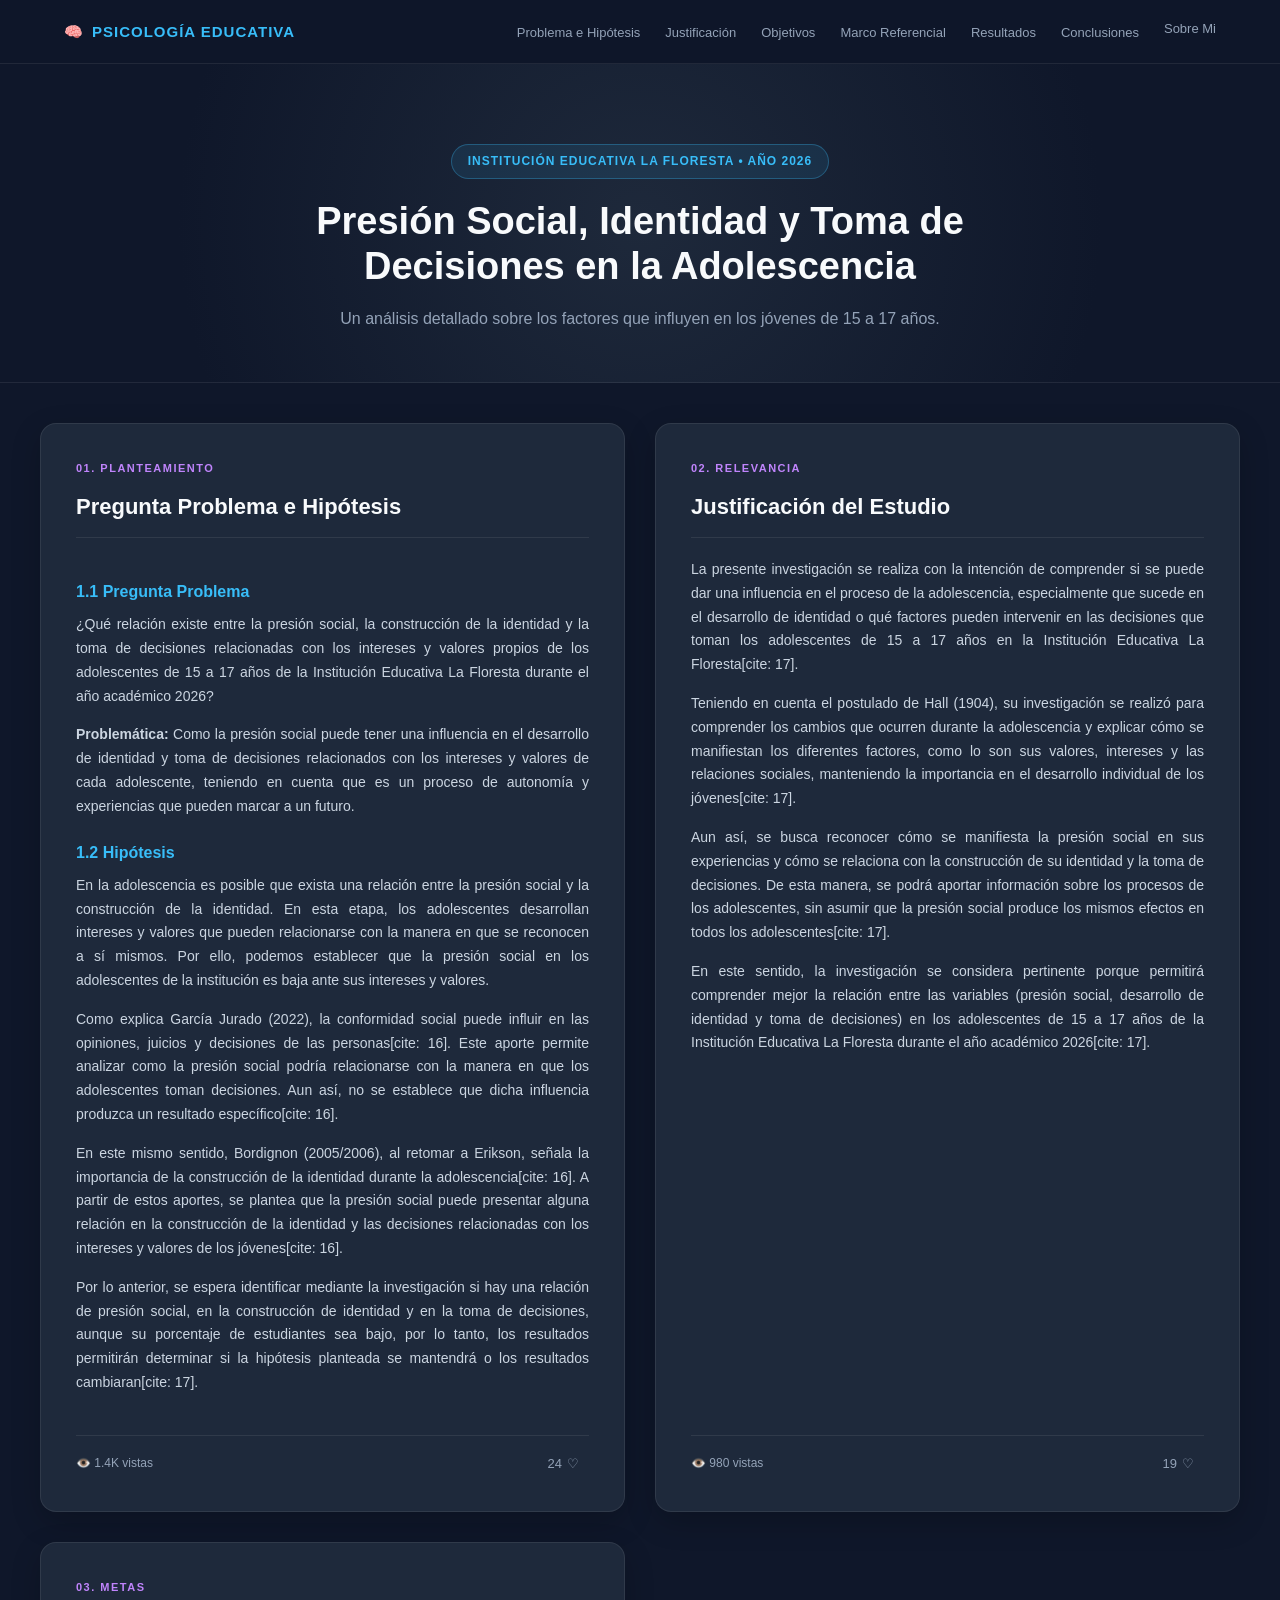
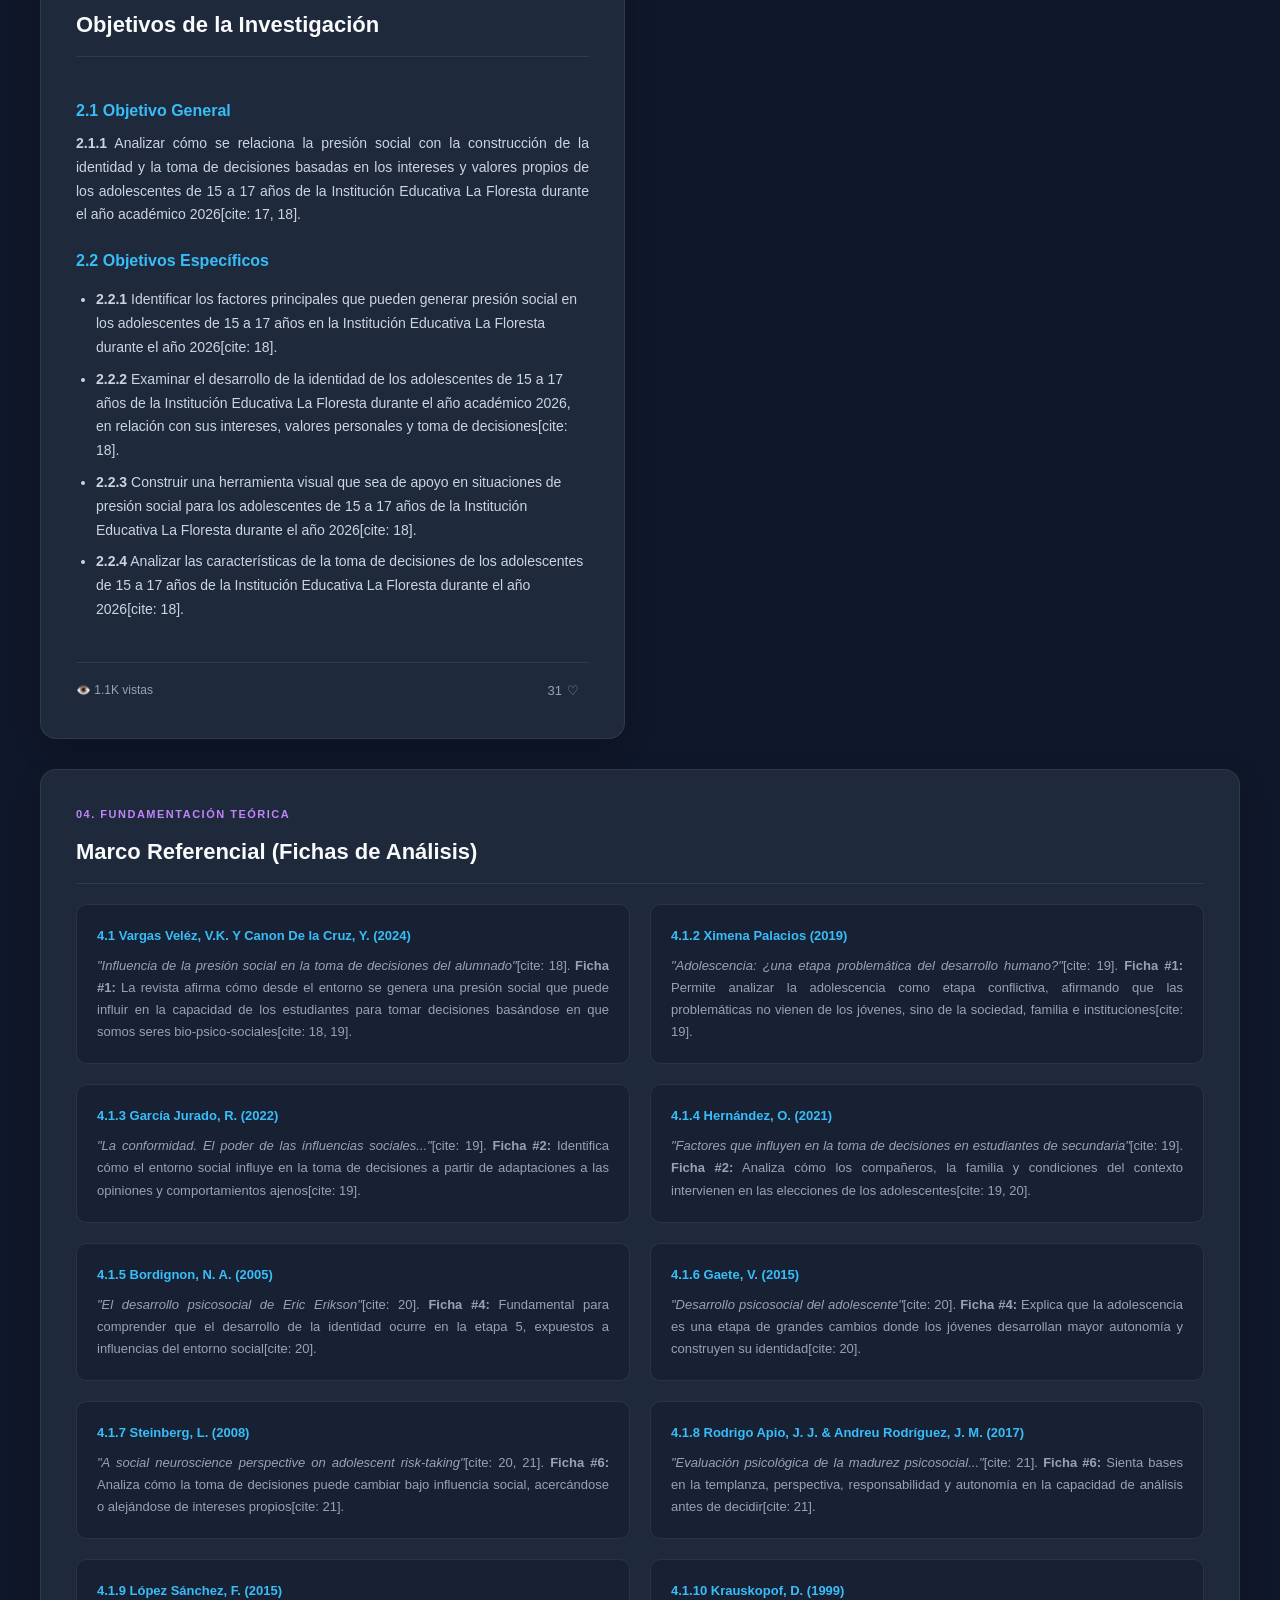
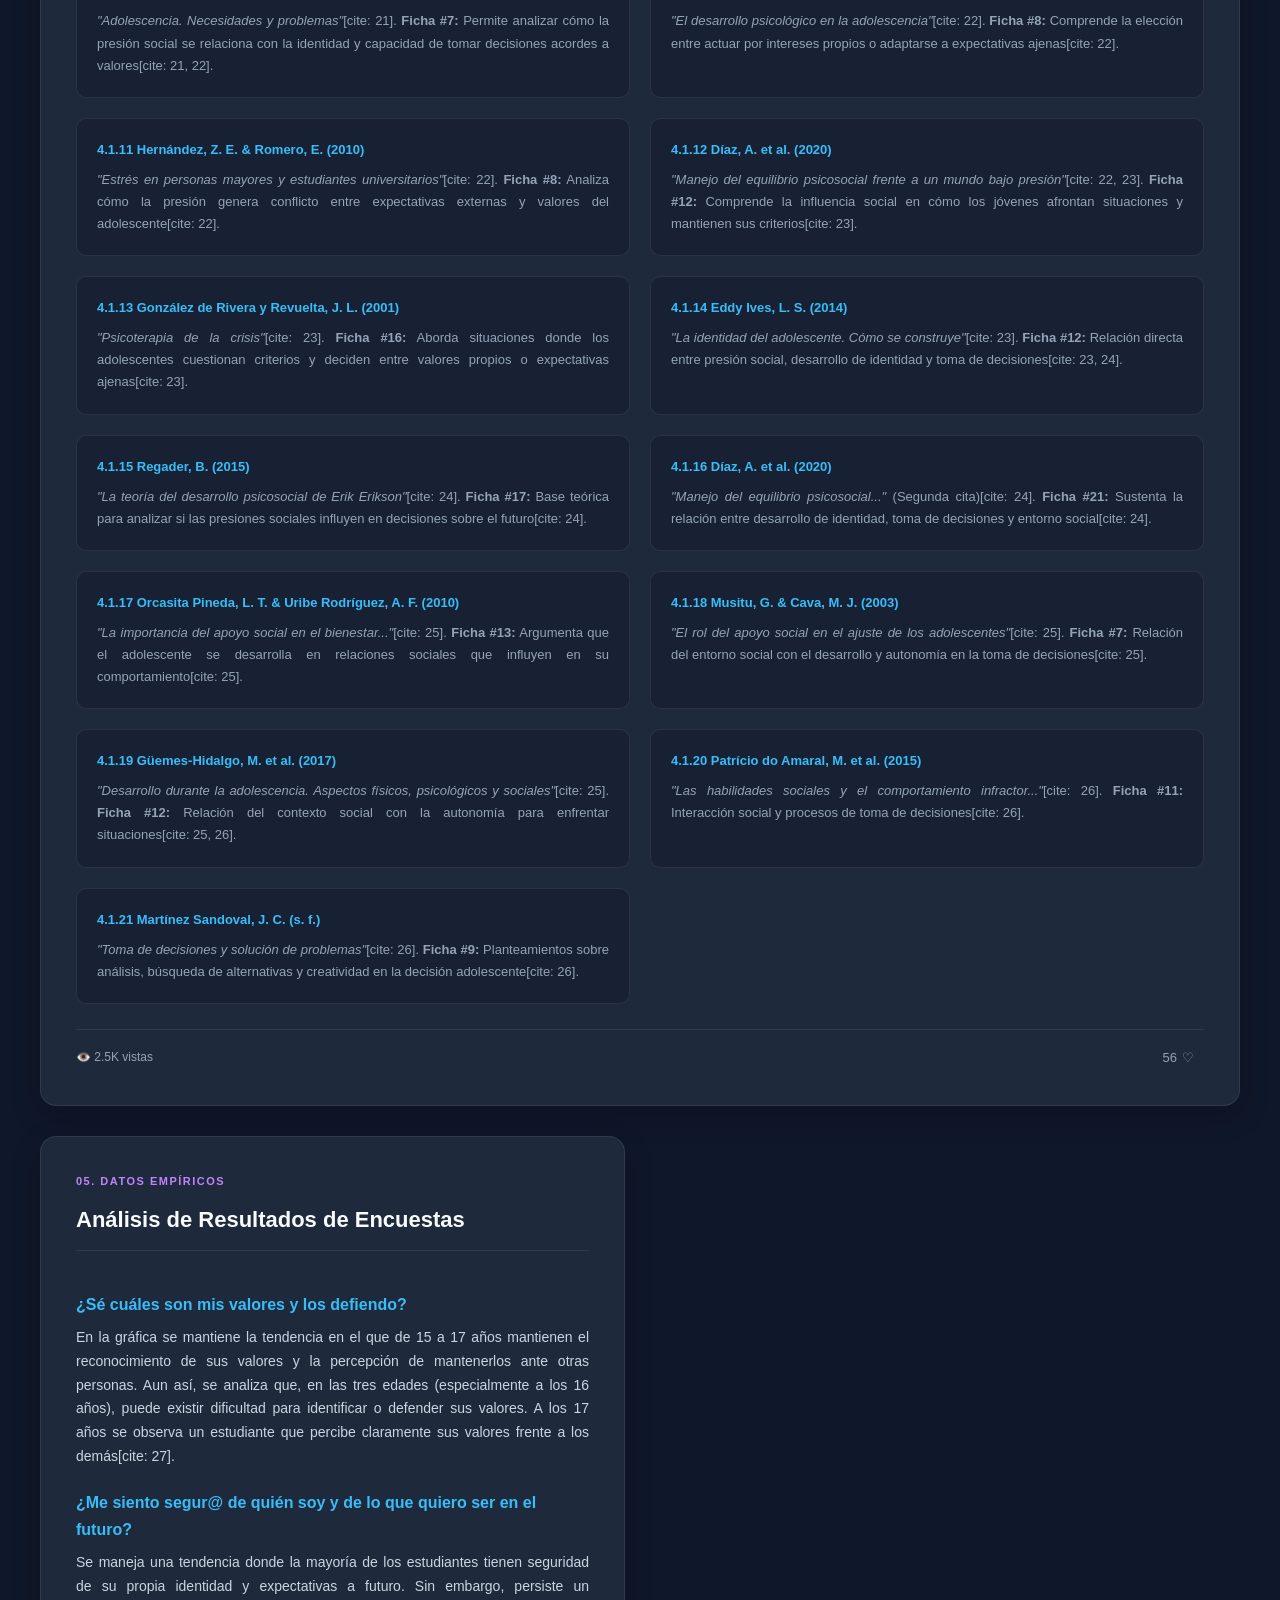
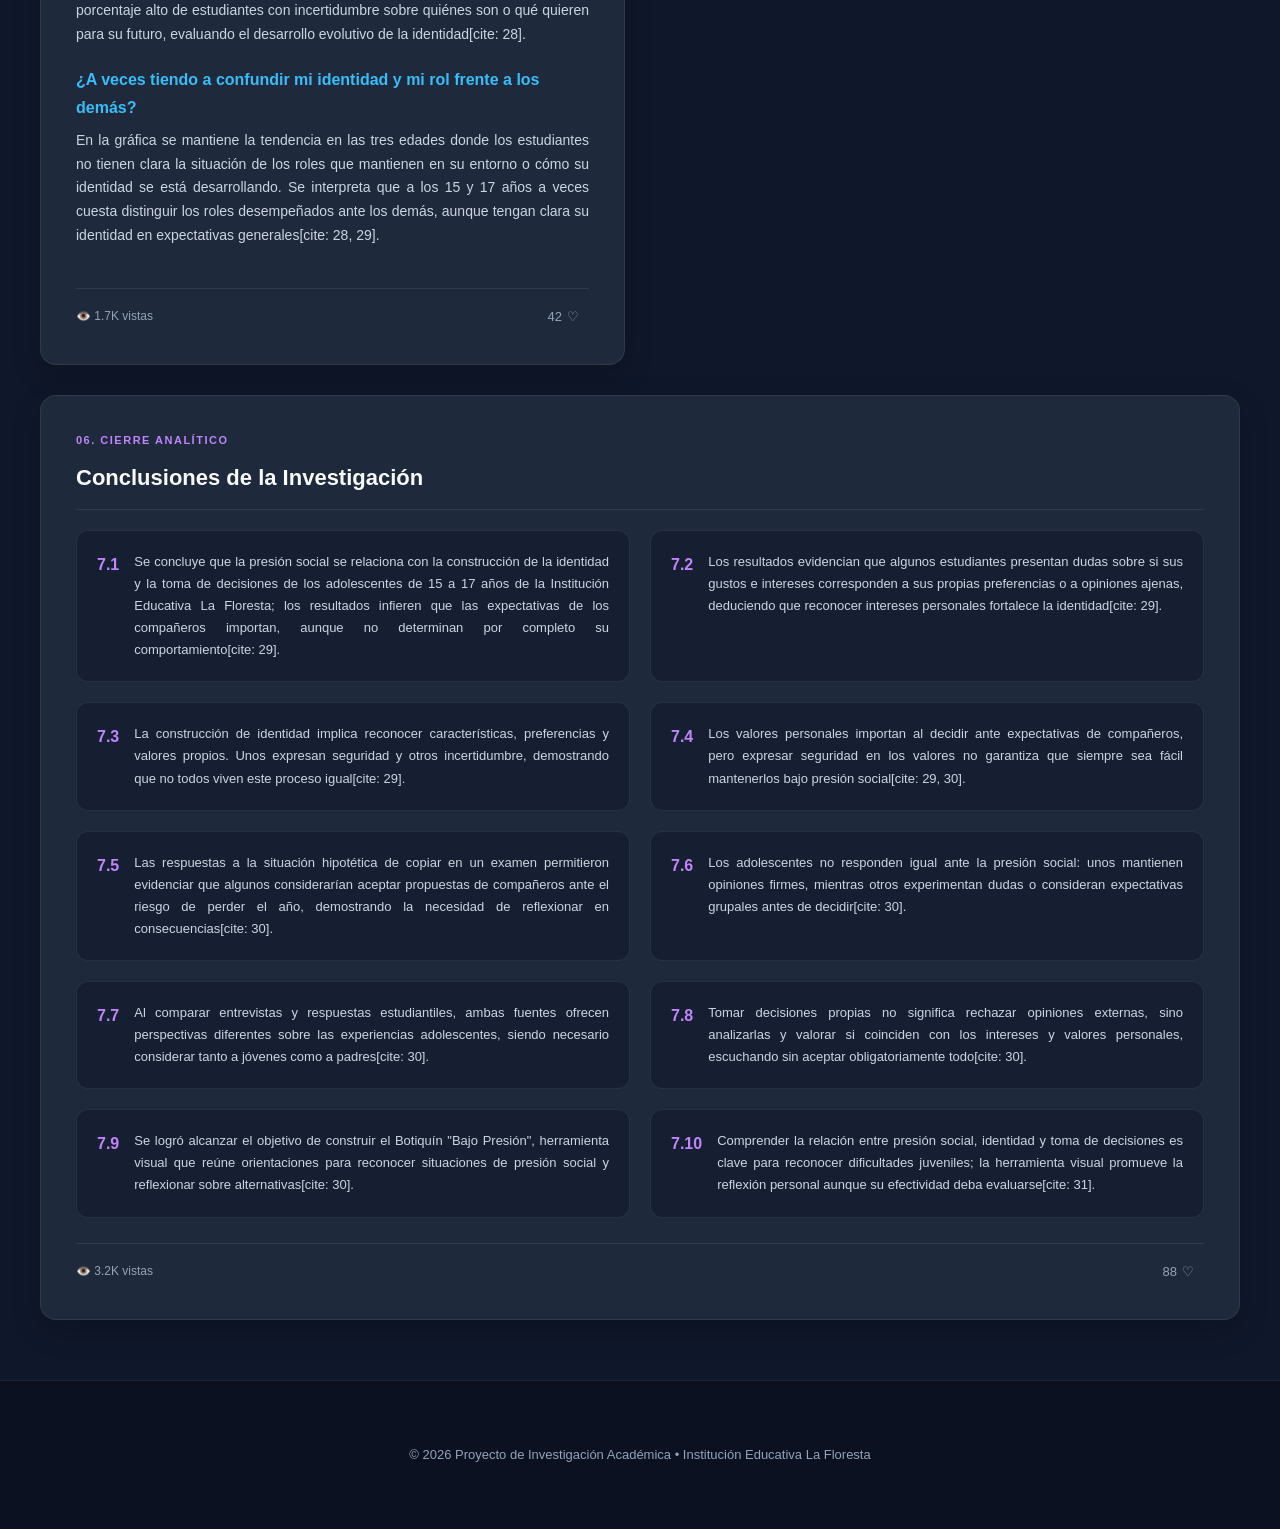
==== commit bdc3d2ca: "Update index.html" ====
--- a/index.html
+++ b/index.html
@@ -20,6 +20,7 @@
             <li><a href="#marco">Marco Referencial</a></li>
             <li><a href="#resultados">Resultados</a></li>
             <li><a href="#conclusiones">Conclusiones</a></li>
+            <a href="Mi curriculum.html" class="nav-btn">Sobre Mi</a>
         </ul>
     </nav>
 
--- a/css/tesis.css
+++ b/css/tesis.css
@@ -0,0 +1,317 @@
+/* ==========================================================================
+   TEMA EDITORIAL MODERNO - PSICOLOGÍA Y ADOLESCENCIA
+   ========================================================================== */
+
+:root {
+    --bg-dark: #0f172a;          /* Azul pizarra muy oscuro */
+    --card-bg: #1e293b;          /* Tarjeta oscura elegante */
+    --accent-glow: #38bdf8;      /* Cian brillante */
+    --accent-purple: #c084fc;    /* Púrpura suave */
+    --text-main: #f8fafc;        /* Blanco humo */
+    --text-muted: #94a3b8;       /* Gris claro secundario */
+    --border-glass: rgba(255, 255, 255, 0.08);
+    --like-color: #f43f5e;
+}
+
+body {
+    margin: 0;
+    padding: 0;
+    font-family: 'Inter', sans-serif;
+    background-color: var(--bg-dark);
+    color: var(--text-main);
+    line-height: 1.7;
+}
+
+/* ==========================================================================
+   NAVEGACIÓN
+   ========================================================================== */
+.top-nav {
+    background-color: rgba(15, 23, 42, 0.9);
+    backdrop-filter: blur(10px);
+    position: sticky;
+    top: 0;
+    display: flex;
+    justify-content: space-between;
+    align-items: center;
+    padding: 18px 5%;
+    border-bottom: 1px solid var(--border-glass);
+    z-index: 1000;
+}
+
+.nav-brand {
+    font-family: 'Plus Jakarta Sans', sans-serif;
+    font-weight: 700;
+    font-size: 15px;
+    letter-spacing: 1px;
+    color: var(--accent-glow);
+    display: flex;
+    align-items: center;
+    gap: 8px;
+}
+
+.nav-menu {
+    list-style: none;
+    display: flex;
+    gap: 25px;
+    margin: 0;
+    padding: 0;
+}
+
+.nav-menu a {
+    text-decoration: none;
+    color: var(--text-muted);
+    font-size: 13px;
+    font-weight: 500;
+    transition: color 0.2s ease;
+}
+
+.nav-menu a:hover {
+    color: var(--text-main);
+}
+
+/* ==========================================================================
+   HERO HEADER
+   ========================================================================== */
+.hero-header {
+    text-align: center;
+    padding: 80px 20px 50px 20px;
+    background: radial-gradient(circle at center, #1e293b 0%, #0f172a 70%);
+    border-bottom: 1px solid var(--border-glass);
+}
+
+.hero-badge {
+    display: inline-block;
+    background: rgba(56, 189, 248, 0.1);
+    color: var(--accent-glow);
+    border: 1px solid rgba(56, 189, 248, 0.3);
+    padding: 6px 16px;
+    border-radius: 20px;
+    font-size: 12px;
+    font-weight: 600;
+    margin-bottom: 20px;
+    text-transform: uppercase;
+    letter-spacing: 1px;
+}
+
+.hero-header h1 {
+    font-family: 'Plus Jakarta Sans', sans-serif;
+    font-size: 38px;
+    max-width: 800px;
+    margin: 0 auto 15px auto;
+    font-weight: 700;
+    line-height: 1.2;
+}
+
+.hero-header p {
+    color: var(--text-muted);
+    font-size: 16px;
+    margin: 0;
+}
+
+/* ==========================================================================
+   CONTENEDOR Y TARJETAS (GRID EDITORIAL)
+   ========================================================================== */
+.container {
+    max-width: 1200px;
+    margin: 40px auto;
+    padding: 0 20px;
+    display: grid;
+    grid-template-columns: repeat(2, 1fr);
+    gap: 30px;
+}
+
+.research-card {
+    background-color: var(--card-bg);
+    border: 1px solid var(--border-glass);
+    border-radius: 16px;
+    padding: 35px;
+    display: flex;
+    flex-direction: column;
+    box-shadow: 0 10px 30px rgba(0,0,0,0.2);
+    transition: transform 0.3s ease, border-color 0.3s ease;
+}
+
+.research-card:hover {
+    transform: translateY(-4px);
+    border-color: rgba(56, 189, 248, 0.3);
+}
+
+.full-width-card {
+    grid-column: span 2;
+}
+
+.card-tag {
+    font-size: 11px;
+    color: var(--accent-purple);
+    text-transform: uppercase;
+    letter-spacing: 1.5px;
+    font-weight: 700;
+    margin-bottom: 10px;
+}
+
+.research-card h2 {
+    font-family: 'Plus Jakarta Sans', sans-serif;
+    font-size: 22px;
+    margin-top: 0;
+    margin-bottom: 20px;
+    color: var(--text-main);
+    border-bottom: 1px solid var(--border-glass);
+    padding-bottom: 12px;
+}
+
+.card-body-text {
+    flex-grow: 1;
+    font-size: 14px;
+    color: #cbd5e1;
+}
+
+.card-body-text h3 {
+    color: var(--accent-glow);
+    font-size: 16px;
+    margin-top: 20px;
+    margin-bottom: 8px;
+}
+
+.card-body-text p {
+    margin-top: 0;
+    margin-bottom: 15px;
+    text-align: justify;
+}
+
+.card-body-text ul {
+    padding-left: 20px;
+    margin-bottom: 15px;
+}
+
+.card-body-text li {
+    margin-bottom: 8px;
+}
+
+/* ==========================================================================
+   MARCO REFERENCIAL (GRID DE REFERENCIAS)
+   ========================================================================== */
+.grid-references {
+    display: grid;
+    grid-template-columns: repeat(2, 1fr);
+    gap: 20px;
+}
+
+.ref-item {
+    background: rgba(15, 23, 42, 0.4);
+    border: 1px solid var(--border-glass);
+    padding: 20px;
+    border-radius: 10px;
+}
+
+.ref-item h4 {
+    margin: 0 0 8px 0;
+    font-size: 13px;
+    color: var(--accent-glow);
+}
+
+.ref-item p {
+    margin: 0;
+    font-size: 13px;
+    color: var(--text-muted);
+}
+
+/* ==========================================================================
+   CONCLUSIONES (GRID INTERNO)
+   ========================================================================== */
+.grid-conclusions {
+    display: grid;
+    grid-template-columns: repeat(2, 1fr);
+    gap: 20px;
+}
+
+.conclusion-box {
+    background: rgba(15, 23, 42, 0.5);
+    border: 1px solid var(--border-glass);
+    padding: 20px;
+    border-radius: 12px;
+    display: flex;
+    gap: 15px;
+    align-items: flex-start;
+}
+
+.conclusion-box .num {
+    font-family: 'Plus Jakarta Sans', sans-serif;
+    font-weight: 700;
+    color: var(--accent-purple);
+    font-size: 16px;
+}
+
+.conclusion-box p {
+    margin: 0;
+    font-size: 13px;
+    color: #cbd5e1;
+}
+
+/* ==========================================================================
+   FOOTER DE TARJETA Y PÁGINA
+   ========================================================================== */
+.card-footer {
+    display: flex;
+    justify-content: space-between;
+    align-items: center;
+    margin-top: 25px;
+    padding-top: 15px;
+    border-top: 1px solid var(--border-glass);
+    font-size: 12px;
+    color: var(--text-muted);
+}
+
+.like-btn {
+    background: none;
+    border: none;
+    color: var(--text-muted);
+    font-size: 13px;
+    cursor: pointer;
+    display: flex;
+    align-items: center;
+    gap: 5px;
+    padding: 5px 10px;
+    border-radius: 6px;
+    transition: all 0.2s ease;
+}
+
+.like-btn:hover {
+    background: rgba(244, 63, 94, 0.1);
+    color: var(--like-color);
+}
+
+.like-btn.liked {
+    color: var(--like-color);
+    font-weight: bold;
+}
+
+footer {
+    text-align: center;
+    padding: 50px 20px;
+    color: var(--text-muted);
+    font-size: 13px;
+    border-top: 1px solid var(--border-glass);
+    background-color: #0b1120;
+    margin-top: 60px;
+}
+
+/* ==========================================================================
+   RESPONSIVE (MÓVILES Y TABLETS)
+   ========================================================================== */
+@media (max-width: 900px) {
+    .container {
+        grid-template-columns: 1fr;
+    }
+    .full-width-card {
+        grid-column: span 1;
+    }
+    .grid-references, .grid-conclusions {
+        grid-template-columns: 1fr;
+    }
+    .nav-menu {
+        display: none; /* Simplificación móvil */
+    }
+    .hero-header h1 {
+        font-size: 28px;
+    }
+}
